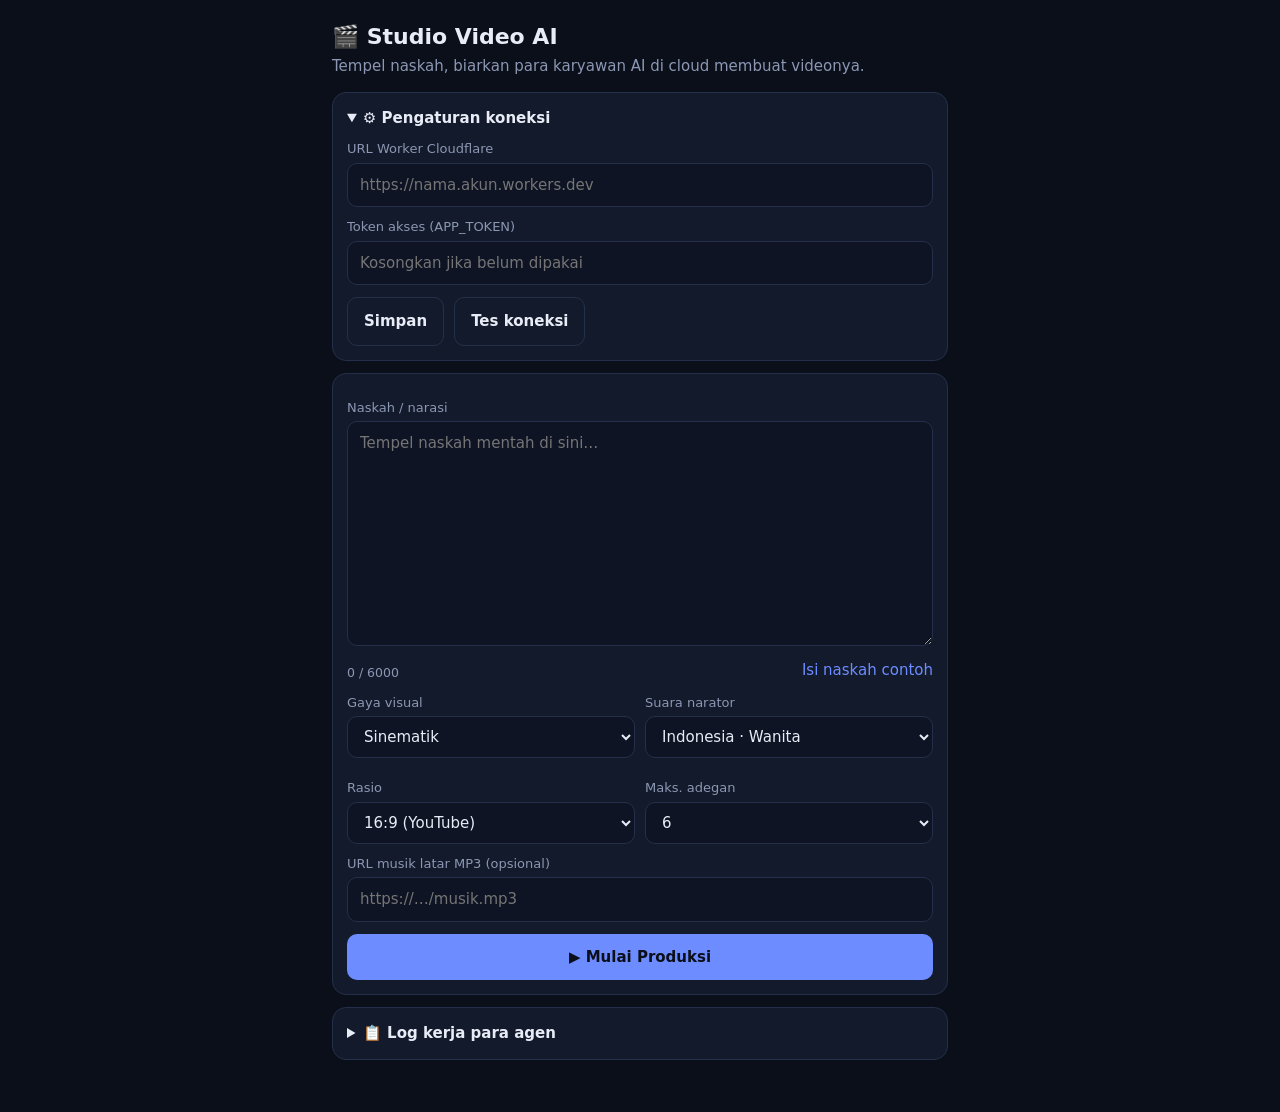
==== index .html @ 68cd6fcf "Add files via upload" ====
<!DOCTYPE html>
<html lang="id">
<head>
  <meta charset="UTF-8">
  <meta name="viewport" content="width=device-width, initial-scale=1">
  <meta name="theme-color" content="#0b0f1a">
  <title>Studio Video AI</title>
  <link rel="stylesheet" href="style.css">
</head>
<body>
<main class="app">
  <header>
    <h1>🎬 Studio Video AI</h1>
    <p>Tempel naskah, biarkan para karyawan AI di cloud membuat videonya.</p>
  </header>

  <details class="card" id="settings" open>
    <summary>⚙️ Pengaturan koneksi</summary>
    <label for="workerUrl">URL Worker Cloudflare</label>
    <input id="workerUrl" type="url" placeholder="https://nama.akun.workers.dev" autocomplete="off">
    <label for="appToken">Token akses (APP_TOKEN)</label>
    <input id="appToken" type="password" placeholder="Kosongkan jika belum dipakai" autocomplete="off">
    <div class="row">
      <button id="btnSaveSettings" class="ghost" type="button">Simpan</button>
      <button id="btnTest" class="ghost" type="button">Tes koneksi</button>
    </div>
    <pre id="healthOut" class="small" hidden></pre>
  </details>

  <section class="card">
    <label for="script">Naskah / narasi</label>
    <textarea id="script" rows="9" maxlength="6000" placeholder="Tempel naskah mentah di sini…"></textarea>
    <div class="row between">
      <span id="counter" class="small">0 / 6000</span>
      <button id="btnSample" class="link" type="button">Isi naskah contoh</button>
    </div>

    <div class="grid">
      <div>
        <label for="style">Gaya visual</label>
        <select id="style">
          <option value="cinematic">Sinematik</option>
          <option value="anime">Anime</option>
          <option value="animasi3d">Animasi 3D</option>
          <option value="cat_air">Cat air (buku cerita)</option>
          <option value="realistis">Realistis</option>
        </select>
      </div>
      <div>
        <label for="voice">Suara narator</label>
        <select id="voice">
          <option value="id_female">Indonesia · Wanita</option>
          <option value="id_male">Indonesia · Pria</option>
          <option value="en_female">Inggris · Wanita</option>
          <option value="en_male">Inggris · Pria</option>
        </select>
      </div>
      <div>
        <label for="ratio">Rasio</label>
        <select id="ratio">
          <option value="16:9">16:9 (YouTube)</option>
          <option value="9:16">9:16 (Reels/TikTok)</option>
        </select>
      </div>
      <div>
        <label for="maxScenes">Maks. adegan</label>
        <select id="maxScenes">
          <option>3</option><option>4</option><option selected>6</option><option>8</option><option>10</option><option>12</option>
        </select>
      </div>
    </div>

    <label for="musicUrl">URL musik latar MP3 (opsional)</label>
    <input id="musicUrl" type="url" placeholder="https://…/musik.mp3" autocomplete="off">

    <div class="row">
      <button id="btnStart" class="primary" type="button">▶ Mulai Produksi</button>
      <button id="btnResume" class="warn" type="button" hidden>↻ Lanjutkan dari tahap gagal</button>
    </div>
  </section>

  <section class="card" id="progressCard" hidden>
    <h2>Progres produksi</h2>
    <ol id="steps" class="steps"></ol>
    <p id="detail" class="small"></p>
  </section>

  <section class="card error" id="errorBox" hidden>
    <h2>⚠️ Terjadi masalah</h2>
    <p id="errorText"></p>
  </section>

  <section class="card" id="resultCard" hidden>
    <h2>✅ Video selesai</h2>
    <video id="player" controls playsinline preload="metadata"></video>
    <div class="row">
      <a id="btnDownload" class="btn primary" target="_blank" rel="noopener" download>⬇ Unduh / Buka</a>
      <button id="btnCopy" class="ghost" type="button">Salin tautan</button>
    </div>
  </section>

  <details class="card">
    <summary>📋 Log kerja para agen</summary>
    <pre id="log" class="small"></pre>
  </details>
</main>
<script src="script.js"></script>
</body>
</html>
---- style.css ----
:root {
  --bg: #0b0f1a;
  --card: #131a2b;
  --line: #243049;
  --text: #e8ecf6;
  --muted: #8b97b3;
  --accent: #6c8cff;
  --ok: #3ecf8e;
  --warn: #f5a524;
  --err: #ff5d6c;
  color-scheme: dark;
}
* { box-sizing: border-box; }
html { -webkit-text-size-adjust: 100%; }
body {
  margin: 0;
  background: var(--bg);
  color: var(--text);
  font: 15px/1.5 system-ui, -apple-system, "Segoe UI", Roboto, sans-serif;
}
.app { max-width: 640px; margin: 0 auto; padding: 14px 12px 40px; }
header h1 { margin: 6px 0 2px; font-size: 22px; }
header p { margin: 0 0 14px; color: var(--muted); }
h2 { margin: 0 0 10px; font-size: 17px; }

.card {
  background: var(--card);
  border: 1px solid var(--line);
  border-radius: 14px;
  padding: 14px;
  margin-bottom: 12px;
}
summary { cursor: pointer; font-weight: 600; }
details[open] > summary { margin-bottom: 10px; }

label { display: block; margin: 10px 0 4px; font-size: 13px; color: var(--muted); }
input, select, textarea {
  width: 100%;
  background: #0e1424;
  color: var(--text);
  border: 1px solid var(--line);
  border-radius: 10px;
  padding: 10px 12px;
  font: inherit;
}
textarea { resize: vertical; min-height: 140px; }
input:focus, select:focus, textarea:focus { outline: 2px solid var(--accent); outline-offset: 0; }

.grid { display: grid; grid-template-columns: 1fr 1fr; gap: 10px; }
.row { display: flex; gap: 10px; margin-top: 12px; flex-wrap: wrap; }
.row.between { justify-content: space-between; align-items: center; margin-top: 6px; }

button, .btn {
  border: 0;
  border-radius: 10px;
  padding: 12px 16px;
  font: inherit;
  font-weight: 600;
  color: var(--text);
  background: #1c2540;
  cursor: pointer;
  text-decoration: none;
  text-align: center;
}
button:disabled { opacity: .5; cursor: not-allowed; }
.primary { background: var(--accent); color: #0b0f1a; flex: 1; }
.warn { background: var(--warn); color: #0b0f1a; flex: 1; }
.ghost { background: transparent; border: 1px solid var(--line); }
.link { background: none; padding: 0; color: var(--accent); font-weight: 500; }

.small { font-size: 12.5px; color: var(--muted); white-space: pre-wrap; word-break: break-word; margin: 6px 0 0; }
pre.small { max-height: 260px; overflow: auto; background: #0e1424; padding: 10px; border-radius: 10px; }

.steps { list-style: none; margin: 0; padding: 0; }
.steps li { display: flex; gap: 10px; align-items: center; padding: 9px 0; border-bottom: 1px solid var(--line); }
.steps li:last-child { border-bottom: 0; }
.steps .ico { width: 22px; height: 22px; flex: none; display: grid; place-items: center; border-radius: 50%; font-size: 13px; border: 2px solid var(--line); color: var(--muted); }
.steps .name { flex: 1; }
.steps .st { font-size: 12px; color: var(--muted); }
.steps li.run .ico { border-color: var(--accent); border-top-color: transparent; animation: spin 0.9s linear infinite; }
.steps li.run .name { color: var(--text); font-weight: 600; }
.steps li.done .ico { background: var(--ok); border-color: var(--ok); color: #06210f; }
.steps li.fail .ico { background: var(--err); border-color: var(--err); color: #fff; }
.steps li.fail .st { color: var(--err); }
@keyframes spin { to { transform: rotate(360deg); } }

.error { border-color: var(--err); }
.error p { margin: 0; white-space: pre-wrap; }

video { width: 100%; border-radius: 10px; background: #000; max-height: 70vh; }
.btn { display: inline-block; }

@media (max-width: 380px) { .grid { grid-template-columns: 1fr; } }
@media (prefers-reduced-motion: reduce) { .steps li.run .ico { animation: none; } }
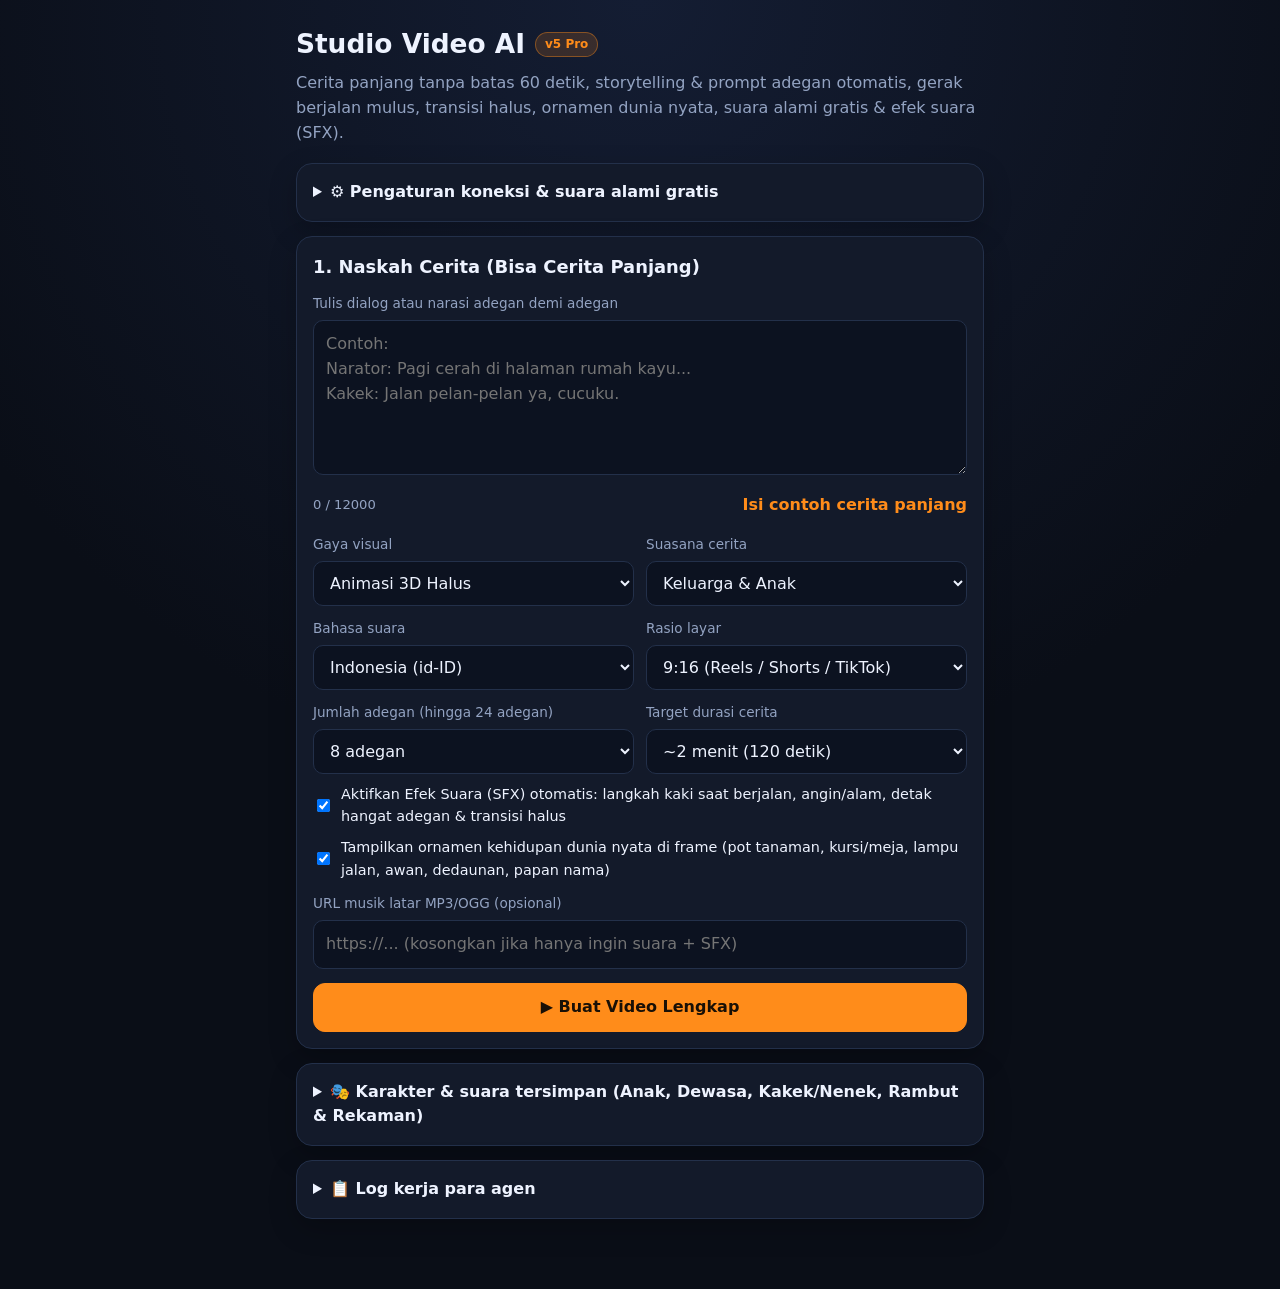
==== commit 3fc258db: "Add files via upload" ====
--- a/index .html
+++ b/index .html
@@ -1,109 +1,176 @@
-<!DOCTYPE html>
+<!doctype html>
 <html lang="id">
 <head>
-  <meta charset="UTF-8">
+  <meta charset="utf-8">
   <meta name="viewport" content="width=device-width, initial-scale=1">
-  <meta name="theme-color" content="#0b0f1a">
-  <title>Studio Video AI</title>
+  <title>Studio Video AI v5 — Cerita Panjang, Storytelling &amp; Sinematik</title>
   <link rel="stylesheet" href="style.css">
 </head>
 <body>
-<main class="app">
-  <header>
-    <h1>🎬 Studio Video AI</h1>
-    <p>Tempel naskah, biarkan para karyawan AI di cloud membuat videonya.</p>
-  </header>
+  <main class="app">
+    <header>
+      <h1>Studio Video AI <span class="badge">v5 Pro</span></h1>
+      <p>Cerita panjang tanpa batas 60 detik, storytelling &amp; prompt adegan otomatis, gerak berjalan mulus, transisi halus, ornamen dunia nyata, suara alami gratis &amp; efek suara (SFX).</p>
+    </header>
 
-  <details class="card" id="settings" open>
-    <summary>⚙️ Pengaturan koneksi</summary>
-    <label for="workerUrl">URL Worker Cloudflare</label>
-    <input id="workerUrl" type="url" placeholder="https://nama.akun.workers.dev" autocomplete="off">
-    <label for="appToken">Token akses (APP_TOKEN)</label>
-    <input id="appToken" type="password" placeholder="Kosongkan jika belum dipakai" autocomplete="off">
-    <div class="row">
-      <button id="btnSaveSettings" class="ghost" type="button">Simpan</button>
-      <button id="btnTest" class="ghost" type="button">Tes koneksi</button>
-    </div>
-    <pre id="healthOut" class="small" hidden></pre>
-  </details>
+    <section class="card error" id="errorBox" hidden>
+      <p id="errorText"></p>
+    </section>
 
-  <section class="card">
-    <label for="script">Naskah / narasi</label>
-    <textarea id="script" rows="9" maxlength="6000" placeholder="Tempel naskah mentah di sini…"></textarea>
-    <div class="row between">
-      <span id="counter" class="small">0 / 6000</span>
-      <button id="btnSample" class="link" type="button">Isi naskah contoh</button>
-    </div>
+    <details class="card" id="settings">
+      <summary>⚙️ Pengaturan koneksi &amp; suara alami gratis</summary>
+      <label for="workerUrl">URL Cloudflare Worker (opsional)</label>
+      <input id="workerUrl" type="url" placeholder="https://nama-worker.akun.workers.dev">
 
-    <div class="grid">
-      <div>
-        <label for="style">Gaya visual</label>
-        <select id="style">
-          <option value="cinematic">Sinematik</option>
-          <option value="anime">Anime</option>
-          <option value="animasi3d">Animasi 3D</option>
-          <option value="cat_air">Cat air (buku cerita)</option>
-          <option value="realistis">Realistis</option>
-        </select>
+      <label for="appToken">Token akses Worker (opsional)</label>
+      <input id="appToken" type="password" placeholder="Kosongkan jika tidak memakai token">
+
+      <label class="check">
+        <input id="useBrowserSpeech" type="checkbox" checked>
+        <span>Gunakan suara bawaan perangkat/browser (Web Speech API gratis) jika Worker belum terpasang atau terganggu</span>
+      </label>
+
+      <div class="row">
+        <button id="btnSaveSettings" type="button" class="ghost">Simpan</button>
+        <button id="btnTest" type="button" class="ghost">Tes koneksi</button>
+        <button id="btnClearVoices" type="button" class="ghost">Hapus karakter tersimpan</button>
       </div>
-      <div>
-        <label for="voice">Suara narator</label>
-        <select id="voice">
-          <option value="id_female">Indonesia · Wanita</option>
-          <option value="id_male">Indonesia · Pria</option>
-          <option value="en_female">Inggris · Wanita</option>
-          <option value="en_male">Inggris · Pria</option>
-        </select>
+      <pre id="healthOut" class="small" hidden></pre>
+    </details>
+
+    <section class="card">
+      <h2>1. Naskah Cerita (Bisa Cerita Panjang)</h2>
+      <label for="script">Tulis dialog atau narasi adegan demi adegan</label>
+      <textarea id="script" maxlength="12000" placeholder="Contoh:
+Narator: Pagi cerah di halaman rumah kayu...
+Kakek: Jalan pelan-pelan ya, cucuku."></textarea>
+      <div class="row between">
+        <span class="small" id="counter">0 / 12000</span>
+        <button id="btnSample" type="button" class="link">Isi contoh cerita panjang</button>
       </div>
-      <div>
-        <label for="ratio">Rasio</label>
-        <select id="ratio">
-          <option value="16:9">16:9 (YouTube)</option>
-          <option value="9:16">9:16 (Reels/TikTok)</option>
-        </select>
+
+      <div class="grid">
+        <div>
+          <label for="style">Gaya visual</label>
+          <select id="style">
+            <option value="animasi3d">Animasi 3D Halus</option>
+            <option value="soft">Buku Cerita Lembut</option>
+            <option value="komik">Komik Garis Tegas</option>
+            <option value="clay">Tanah Liat (Clay)</option>
+          </select>
+        </div>
+        <div>
+          <label for="genre">Suasana cerita</label>
+          <select id="genre">
+            <option value="anak">Keluarga &amp; Anak</option>
+            <option value="drama">Drama Kehidupan</option>
+            <option value="komedi">Komedi Ringan</option>
+            <option value="inspirasi">Inspiratif</option>
+          </select>
+        </div>
+        <div>
+          <label for="lang">Bahasa suara</label>
+          <select id="lang">
+            <option value="id">Indonesia (id-ID)</option>
+            <option value="en">English (en-US / en-GB)</option>
+          </select>
+        </div>
+        <div>
+          <label for="ratio">Rasio layar</label>
+          <select id="ratio">
+            <option value="9:16">9:16 (Reels / Shorts / TikTok)</option>
+            <option value="16:9">16:9 (YouTube / Landscape)</option>
+          </select>
+        </div>
+        <div>
+          <label for="maxScenes">Jumlah adegan (hingga 24 adegan)</label>
+          <select id="maxScenes">
+            <option value="4">4 adegan</option>
+            <option value="6">6 adegan</option>
+            <option value="8" selected>8 adegan</option>
+            <option value="12">12 adegan (cerita panjang)</option>
+            <option value="18">18 adegan (film pendek penuh)</option>
+            <option value="24">24 adegan (durasi panjang)</option>
+          </select>
+        </div>
+        <div>
+          <label for="targetSec">Target durasi cerita</label>
+          <select id="targetSec">
+            <option value="45">~45 detik</option>
+            <option value="60">~60 detik</option>
+            <option value="120" selected>~2 menit (120 detik)</option>
+            <option value="180">~3 menit (180 detik)</option>
+            <option value="300">~5 menit (300 detik — tanpa batas 60 dtk)</option>
+          </select>
+        </div>
       </div>
-      <div>
-        <label for="maxScenes">Maks. adegan</label>
-        <select id="maxScenes">
-          <option>3</option><option>4</option><option selected>6</option><option>8</option><option>10</option><option>12</option>
-        </select>
+
+      <label class="check">
+        <input id="sfxEnabled" type="checkbox" checked>
+        <span>Aktifkan Efek Suara (SFX) otomatis: langkah kaki saat berjalan, angin/alam, detak hangat adegan &amp; transisi halus</span>
+      </label>
+
+      <label class="check">
+        <input id="realProps" type="checkbox" checked>
+        <span>Tampilkan ornamen kehidupan dunia nyata di frame (pot tanaman, kursi/meja, lampu jalan, awan, dedaunan, papan nama)</span>
+      </label>
+
+      <label for="musicUrl">URL musik latar MP3/OGG (opsional)</label>
+      <input id="musicUrl" type="url" placeholder="https://... (kosongkan jika hanya ingin suara + SFX)">
+
+      <div class="row">
+        <button id="btnStart" type="button" class="primary">▶ Buat Video Lengkap</button>
+        <button id="btnResume" type="button" class="warn" hidden>↻ Lanjutkan</button>
       </div>
-    </div>
+    </section>
 
-    <label for="musicUrl">URL musik latar MP3 (opsional)</label>
-    <input id="musicUrl" type="url" placeholder="https://…/musik.mp3" autocomplete="off">
+    <section class="card" id="storyCard" hidden>
+      <h2>1B. Storytelling &amp; Prompt Director</h2>
+      <p class="small">Adegan otomatis lengkap dengan narasi, objek &amp; properti, Image Prompt, dan Motion Prompt siap salin.</p>
+      <div id="storyScenes"></div>
+    </section>
 
-    <div class="row">
-      <button id="btnStart" class="primary" type="button">▶ Mulai Produksi</button>
-      <button id="btnResume" class="warn" type="button" hidden>↻ Lanjutkan dari tahap gagal</button>
-    </div>
-  </section>
+    <details class="card" id="library">
+      <summary>🎭 Karakter &amp; suara tersimpan (Anak, Dewasa, Kakek/Nenek, Rambut &amp; Rekaman)</summary>
+      <p class="small">Atur nama, kategori usia (Anak Laki-laki, Anak Perempuan, Dewasa Pria, Dewasa Wanita, Kakek, Nenek), gaya rambut (Pendek, Panjang, Botak, Kuncir, Bob, Sanggul, Uban), pakaian, suara TTS alami, atau rekaman suara sendiri.</p>
+      <label class="check">
+        <input id="skipCast" type="checkbox">
+        <span>Lewati layar casting jika semua tokoh sudah tersimpan</span>
+      </label>
+      <p class="small" id="libEmpty">Belum ada karakter tersimpan di perangkat ini.</p>
+      <div id="libList"></div>
+    </details>
 
-  <section class="card" id="progressCard" hidden>
-    <h2>Progres produksi</h2>
-    <ol id="steps" class="steps"></ol>
-    <p id="detail" class="small"></p>
-  </section>
+    <section class="card" id="castCard" hidden>
+      <h2>2. Casting Tokoh, Gaya Rambut &amp; Suara</h2>
+      <p class="small">Sesuaikan setiap tokoh sebelum video direkam. Rekaman suara atau unggah audio akan diprioritaskan otomatis.</p>
+      <div id="castList"></div>
+      <div class="row">
+        <button id="btnLockAll" type="button" class="ghost">Simpan semua</button>
+        <button id="btnCastDone" type="button" class="primary">Lanjutkan produksi</button>
+      </div>
+    </section>
 
-  <section class="card error" id="errorBox" hidden>
-    <h2>⚠️ Terjadi masalah</h2>
-    <p id="errorText"></p>
-  </section>
+    <section class="card" id="progressCard" hidden>
+      <h2>Progres produksi</h2>
+      <ol id="steps" class="steps"></ol>
+      <p id="detail" class="small"></p>
+      <canvas id="stage" hidden></canvas>
+    </section>
 
-  <section class="card" id="resultCard" hidden>
-    <h2>✅ Video selesai</h2>
-    <video id="player" controls playsinline preload="metadata"></video>
-    <div class="row">
-      <a id="btnDownload" class="btn primary" target="_blank" rel="noopener" download>⬇ Unduh / Buka</a>
-      <button id="btnCopy" class="ghost" type="button">Salin tautan</button>
-    </div>
-  </section>
+    <section class="card" id="resultCard" hidden>
+      <h2>✅ Video selesai</h2>
+      <video id="player" controls playsinline preload="metadata"></video>
+      <div class="row">
+        <a id="btnDownload" class="btn primary">⬇ Unduh video</a>
+      </div>
+    </section>
 
-  <details class="card">
-    <summary>📋 Log kerja para agen</summary>
-    <pre id="log" class="small"></pre>
-  </details>
-</main>
-<script src="script.js"></script>
+    <details class="card">
+      <summary>📋 Log kerja para agen</summary>
+      <pre id="log" class="small"></pre>
+    </details>
+  </main>
+  <script src="script.js"></script>
 </body>
 </html>
--- a/style.css
+++ b/style.css
@@ -1,94 +1,117 @@
 :root {
-  --bg: #0b0f1a;
-  --card: #131a2b;
-  --line: #243049;
-  --text: #e8ecf6;
-  --muted: #8b97b3;
-  --accent: #6c8cff;
-  --ok: #3ecf8e;
-  --warn: #f5a524;
-  --err: #ff5d6c;
-  color-scheme: dark;
+  --bg: #0a0e17;
+  --card: #131a2a;
+  --line: #23304a;
+  --text: #eef3ff;
+  --muted: #93a3c2;
+  --accent: #ff8c1a;
+  --ok: #36d399;
+  --bad: #ff5d6c;
 }
 * { box-sizing: border-box; }
 html { -webkit-text-size-adjust: 100%; }
 body {
   margin: 0;
-  background: var(--bg);
+  background: radial-gradient(circle at top, #141d33 0%, var(--bg) 55%);
   color: var(--text);
-  font: 15px/1.5 system-ui, -apple-system, "Segoe UI", Roboto, sans-serif;
+  font: 16px/1.55 system-ui, -apple-system, "Segoe UI", Roboto, sans-serif;
 }
-.app { max-width: 640px; margin: 0 auto; padding: 14px 12px 40px; }
-header h1 { margin: 6px 0 2px; font-size: 22px; }
-header p { margin: 0 0 14px; color: var(--muted); }
-h2 { margin: 0 0 10px; font-size: 17px; }
+.app { max-width: 720px; margin: 0 auto; padding: 18px 16px 56px; }
+header h1 { margin: 6px 0 6px; font-size: 1.65rem; display: flex; align-items: center; gap: 10px; flex-wrap: wrap; }
+.badge { font-size: .75rem; background: rgba(255,140,26,.16); color: var(--accent); border: 1px solid rgba(255,140,26,.4); padding: 2px 9px; border-radius: 999px; }
+header p { margin: 0 0 18px; color: var(--muted); }
+h2 { margin: 0 0 10px; font-size: 1.12rem; }
 
 .card {
   background: var(--card);
   border: 1px solid var(--line);
-  border-radius: 14px;
-  padding: 14px;
-  margin-bottom: 12px;
+  border-radius: 16px;
+  padding: 16px;
+  margin-bottom: 14px;
+  box-shadow: 0 10px 28px rgba(0,0,0,.22);
 }
+.card.error { border-color: var(--bad); background: #24131b; }
+.card.error p { white-space: pre-wrap; margin: 0; color: #ffd4d8; }
 summary { cursor: pointer; font-weight: 600; }
-details[open] > summary { margin-bottom: 10px; }
 
-label { display: block; margin: 10px 0 4px; font-size: 13px; color: var(--muted); }
+label { display: block; margin: 12px 0 6px; font-size: .85rem; color: var(--muted); }
 input, select, textarea {
   width: 100%;
-  background: #0e1424;
+  padding: 11px 12px;
+  border-radius: 10px;
+  border: 1px solid var(--line);
+  background: #0c1220;
   color: var(--text);
-  border: 1px solid var(--line);
-  border-radius: 10px;
-  padding: 10px 12px;
   font: inherit;
 }
-textarea { resize: vertical; min-height: 140px; }
+textarea { resize: vertical; min-height: 155px; }
 input:focus, select:focus, textarea:focus { outline: 2px solid var(--accent); outline-offset: 0; }
 
-.grid { display: grid; grid-template-columns: 1fr 1fr; gap: 10px; }
-.row { display: flex; gap: 10px; margin-top: 12px; flex-wrap: wrap; }
+.grid { display: grid; grid-template-columns: 1fr 1fr; gap: 0 12px; }
+@media (max-width: 520px) { .grid { grid-template-columns: 1fr; } }
+.row { display: flex; gap: 10px; margin-top: 14px; flex-wrap: wrap; }
 .row.between { justify-content: space-between; align-items: center; margin-top: 6px; }
+.small { font-size: .82rem; color: var(--muted); }
+pre.small { white-space: pre-wrap; word-break: break-word; margin: 10px 0 0; max-height: 280px; overflow: auto; font-family: ui-monospace, Menlo, monospace; }
 
 button, .btn {
-  border: 0;
-  border-radius: 10px;
-  padding: 12px 16px;
+  appearance: none;
+  border: 1px solid var(--line);
+  background: transparent;
+  color: var(--text);
+  padding: 11px 15px;
+  border-radius: 12px;
   font: inherit;
   font-weight: 600;
-  color: var(--text);
-  background: #1c2540;
   cursor: pointer;
   text-decoration: none;
   text-align: center;
 }
+button:hover, .btn:hover { border-color: #3b4f78; }
 button:disabled { opacity: .5; cursor: not-allowed; }
-.primary { background: var(--accent); color: #0b0f1a; flex: 1; }
-.warn { background: var(--warn); color: #0b0f1a; flex: 1; }
-.ghost { background: transparent; border: 1px solid var(--line); }
-.link { background: none; padding: 0; color: var(--accent); font-weight: 500; }
-
-.small { font-size: 12.5px; color: var(--muted); white-space: pre-wrap; word-break: break-word; margin: 6px 0 0; }
-pre.small { max-height: 260px; overflow: auto; background: #0e1424; padding: 10px; border-radius: 10px; }
+.primary { background: var(--accent); border-color: var(--accent); color: #191006; flex: 1; }
+.warn { background: #ffb020; border-color: #ffb020; color: #191006; flex: 1; }
+.ghost { background: rgba(255,255,255,.02); }
+.link { background: none; border: none; color: var(--accent); padding: 4px 0; font-weight: 600; }
 
 .steps { list-style: none; margin: 0; padding: 0; }
-.steps li { display: flex; gap: 10px; align-items: center; padding: 9px 0; border-bottom: 1px solid var(--line); }
+.steps li { display: flex; align-items: center; gap: 10px; padding: 8px 0; border-bottom: 1px solid var(--line); }
 .steps li:last-child { border-bottom: 0; }
-.steps .ico { width: 22px; height: 22px; flex: none; display: grid; place-items: center; border-radius: 50%; font-size: 13px; border: 2px solid var(--line); color: var(--muted); }
-.steps .name { flex: 1; }
-.steps .st { font-size: 12px; color: var(--muted); }
-.steps li.run .ico { border-color: var(--accent); border-top-color: transparent; animation: spin 0.9s linear infinite; }
-.steps li.run .name { color: var(--text); font-weight: 600; }
-.steps li.done .ico { background: var(--ok); border-color: var(--ok); color: #06210f; }
-.steps li.fail .ico { background: var(--err); border-color: var(--err); color: #fff; }
-.steps li.fail .st { color: var(--err); }
+.steps .ico { width: 22px; height: 22px; flex: none; border-radius: 50%; border: 2px solid var(--line); display: grid; place-items: center; font-size: .8rem; }
+.steps .name { flex: 1; font-size: .92rem; }
+.steps .st { font-size: .8rem; color: var(--muted); text-align: right; }
+.steps li.run .ico { border-color: var(--accent); border-top-color: transparent; animation: spin 1s linear infinite; }
+.steps li.done .ico { background: var(--ok); border-color: var(--ok); color: #05261b; }
+.steps li.fail .ico { background: var(--bad); border-color: var(--bad); color: #fff; }
+.steps li.fail .st { color: var(--bad); }
 @keyframes spin { to { transform: rotate(360deg); } }
 
-.error { border-color: var(--err); }
-.error p { margin: 0; white-space: pre-wrap; }
+#stage { display: block; width: 100%; max-height: 64vh; object-fit: contain; margin-top: 12px; border-radius: 12px; background: #000; }
+#stage[hidden] { display: none; }
+video { width: 100%; max-height: 70vh; border-radius: 12px; background: #000; }
 
-video { width: 100%; border-radius: 10px; background: #000; max-height: 70vh; }
-.btn { display: inline-block; }
+.cast-item { border: 1px solid var(--line); border-radius: 14px; padding: 12px; margin: 12px 0; background: #0d1322; }
+.cast-item.locked { border-color: var(--ok); }
+.cast-head { display: flex; align-items: center; gap: 10px; list-style: none; flex-wrap: wrap; }
+.cast-head::-webkit-details-marker { display: none; }
+.cast-head strong { flex: 1; font-size: 1.04rem; }
+.cast-head .dot { width: 18px; height: 18px; border-radius: 50%; flex: none; border: 2px solid rgba(255,255,255,.25); }
+.cast-head .small { flex-basis: 100%; margin-top: -2px; }
+.cast-item .lockbtn { padding: 7px 11px; font-size: .82rem; }
+.cast-item.locked .lockbtn { border-color: var(--ok); color: var(--ok); }
+.cast-item input[type="range"] { padding: 0; accent-color: var(--accent); }
+.cast-item .row { margin-top: 10px; }
 
-@media (max-width: 380px) { .grid { grid-template-columns: 1fr; } }
-@media (prefers-reduced-motion: reduce) { .steps li.run .ico { animation: none; } }
+.cast-body { margin-top: 10px; }
+.look-row { display: flex; flex-direction: column; gap: 10px; align-items: stretch; }
+.cast-prev { width: 160px; height: 240px; border-radius: 12px; border: 1px solid var(--line); align-self: center; }
+.look-fields { width: 100%; }
+.look-fields .grid { grid-template-columns: 1fr 1fr; }
+input[type="color"] { padding: 2px; height: 42px; }
+label.check { display: flex; align-items: center; gap: 8px; margin: 9px 0; color: var(--text); font-size: .9rem; }
+label.check input { width: auto; }
+#library .cast-item { margin: 10px 0; }
+
+.rec-status { font-size: .82rem; color: var(--ok); margin-top: 6px; }
+.rec-status.recording { color: var(--bad); font-weight: 600; }
+.prompt-line { margin-top: 8px; padding: 8px 10px; border-radius: 8px; background: #090d17; border: 1px solid var(--line); font-size: .82rem; color: var(--text); word-break: break-word; }
